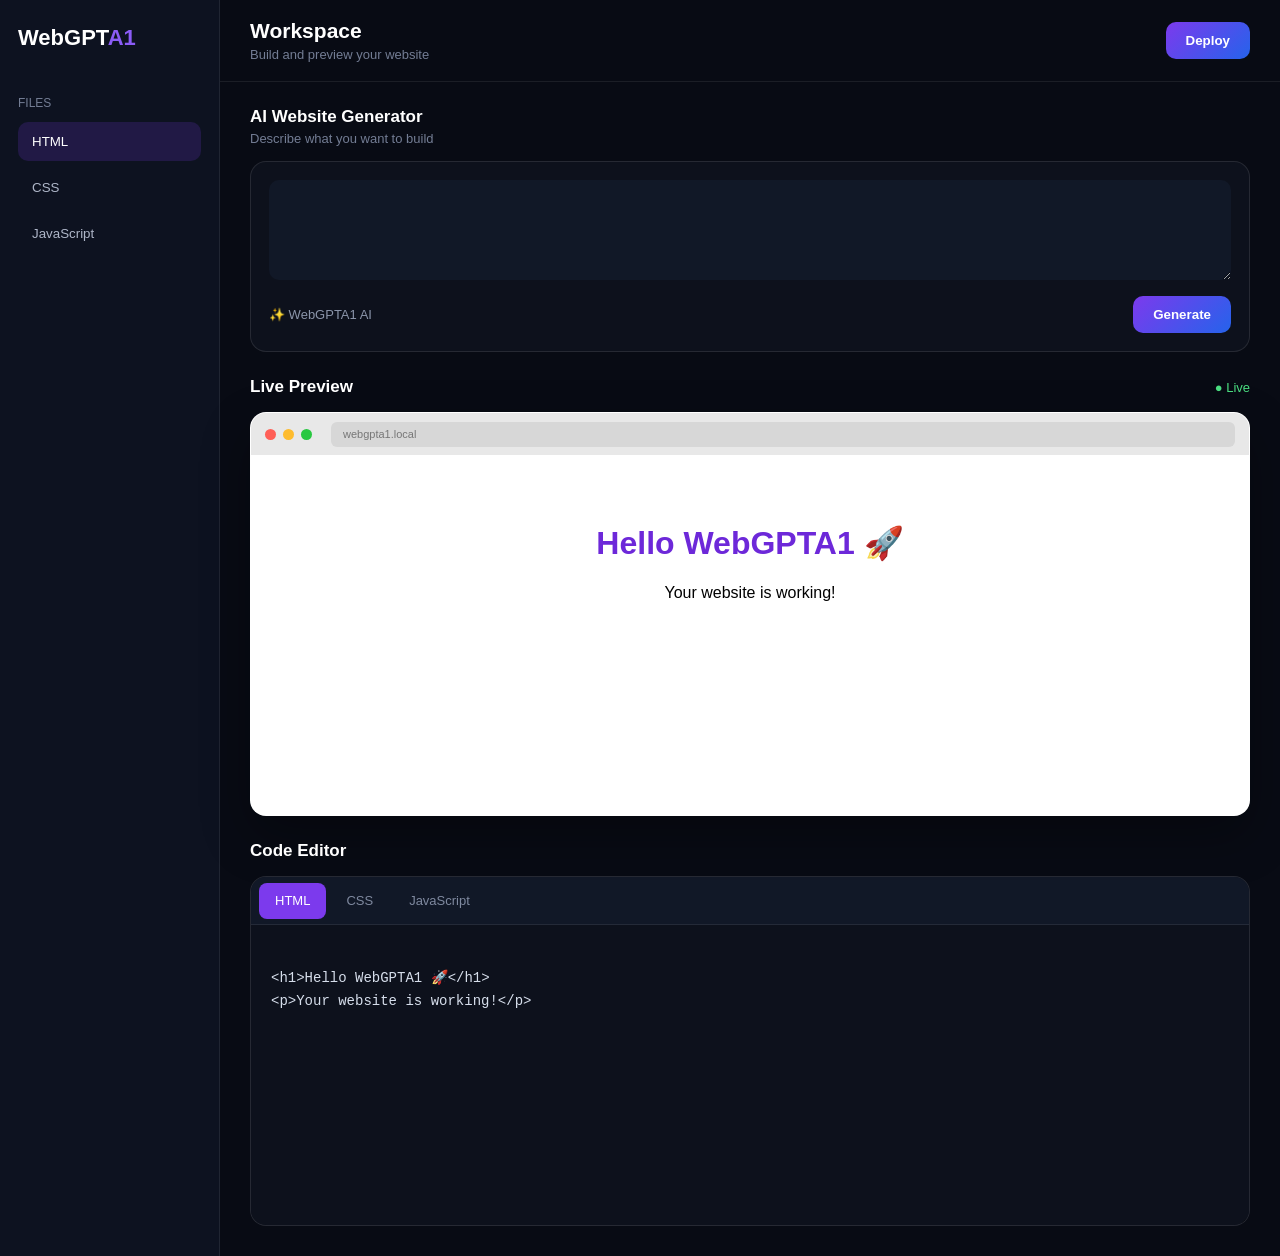
==== workspace.html @ acf8bef6 "Add files via upload" ====
<!DOCTYPE html>
<html lang="en">

<head>
    <meta charset="UTF-8">
    <meta name="viewport" content="width=device-width, initial-scale=1.0">

    <title>WebGPTA1 Workspace</title>

    <link rel="stylesheet" href="workspace.css">
</head>

<body>

    <div class="workspace">

        <!-- Sidebar -->
        <aside class="sidebar">

            <div class="logo">
                WebGPT<span>A1</span>
            </div>

            <div class="sidebar-title">
                Files
            </div>

            <button class="file active">
                HTML
            </button>

            <button class="file">
                CSS
            </button>

            <button class="file">
                JavaScript
            </button>

        </aside>


        <!-- Main -->
        <main class="main">

            <!-- Top bar -->
            <header class="topbar">

                <div>
                    <h1>Workspace</h1>
                    <p>Build and preview your website</p>
                </div>

                <button class="deploy-btn">
                    Deploy
                </button>

            </header>
          <!-- AI Generator -->

<section class="ai-section">

    <div class="section-header">
        <div>
            <h2>AI Website Generator</h2>
            <p>Describe what you want to build</p>
        </div>
    </div>

    <div class="ai-box">

        <textarea
            id="aiPrompt"
            placeholder="Example: Create a modern portfolio website for a photographer...">
        </textarea>

        <div class="ai-footer">

            <span>✨ WebGPTA1 AI</span>

            <button id="generateBtn">
                Generate
            </button>

        </div>

    </div>

</section>


            <!-- Preview -->
            <section class="preview-section">

                <div class="section-header">
                    <h2>Live Preview</h2>

                    <span class="status">
                        ● Live
                    </span>
                </div>

                <div class="preview-window">

                    <div class="browser-bar">

                        <span class="dot red"></span>
                        <span class="dot yellow"></span>
                        <span class="dot green"></span>

                        <div class="address-bar">
                            webgpta1.local
                        </div>

                    </div>

                    <iframe id="preview"></iframe>

                </div>

            </section>


            <!-- Editor -->
            <section class="editor-section">

                <div class="section-header">
                    <h2>Code Editor</h2>
                </div>

                <div class="editor">

    <div class="editor-tabs">

        <button class="editor-tab active" data-language="html">
            HTML
        </button>

        <button class="editor-tab" data-language="css">
            CSS
        </button>

        <button class="editor-tab" data-language="js">
            JavaScript
        </button>

    </div>

    <textarea
        id="codeEditor"
        spellcheck="false"
        placeholder="Write your HTML here..."></textarea>

                </div>
            </section>

        </main>

    </div>


    <script src="workspace.js"></script>

</body>

</html>
---- workspace.css ----
* {
    margin: 0;
    padding: 0;
    box-sizing: border-box;
}

body {
    font-family: Arial, sans-serif;
    background: #080b14;
    color: white;
}

.workspace {
    min-height: 100vh;
    display: flex;
}

/* Sidebar */

.sidebar {
    width: 220px;
    flex-shrink: 0;
    padding: 25px 18px;
    background: #0d1220;
    border-right: 1px solid rgba(255,255,255,.08);
}

.logo {
    font-size: 22px;
    font-weight: 700;
    margin-bottom: 45px;
}

.logo span {
    color: #8b5cf6;
}

.sidebar-title {
    color: #737d94;
    font-size: 12px;
    text-transform: uppercase;
    margin-bottom: 12px;
}

.file {
    width: 100%;
    padding: 12px 14px;
    margin-bottom: 7px;

    border: none;
    border-radius: 10px;

    background: transparent;
    color: #aeb6c8;

    text-align: left;
    cursor: pointer;
}

.file:hover,
.file.active {
    background: rgba(124,58,237,.18);
    color: white;
}

/* Main */

.main {
    flex: 1;
    min-width: 0;
}

/* Topbar */

.topbar {
    height: 82px;
    padding: 0 30px;

    display: flex;
    align-items: center;
    justify-content: space-between;

    border-bottom: 1px solid rgba(255,255,255,.08);
}

.topbar h1 {
    font-size: 21px;
}

.topbar p {
    margin-top: 4px;
    color: #737d94;
    font-size: 13px;
}

.deploy-btn {
    padding: 11px 20px;

    border: none;
    border-radius: 10px;

    background: linear-gradient(135deg,#7c3aed,#2563eb);
    color: white;

    font-weight: 600;
    cursor: pointer;
}

/* Sections */

.preview-section,
.editor-section {
    padding: 25px 30px 0;
}

.section-header {
    display: flex;
    align-items: center;
    justify-content: space-between;

    margin-bottom: 15px;
}

.section-header h2 {
    font-size: 17px;
}

.status {
    color: #4ade80;
    font-size: 13px;
}

/* Preview */

.preview-window {
    overflow: hidden;

    border: 1px solid rgba(255,255,255,.1);
    border-radius: 16px;

    background: white;

    box-shadow: 0 20px 50px rgba(0,0,0,.3);
}

.browser-bar {
    height: 42px;

    display: flex;
    align-items: center;
    gap: 7px;

    padding: 0 14px;

    background: #e8e8e8;
}

.dot {
    width: 11px;
    height: 11px;
    border-radius: 50%;
}

.red {
    background: #ff5f57;
}

.yellow {
    background: #febc2e;
}

.green {
    background: #28c840;
}

.address-bar {
    margin-left: 12px;
    flex: 1;

    height: 25px;

    display: flex;
    align-items: center;

    padding: 0 12px;

    border-radius: 6px;

    background: #d7d7d7;
    color: #777;

    font-size: 11px;
}

#preview {
    display: block;

    width: 100%;
    height: 360px;

    border: none;
    background: white;
}

/* Editor */

.editor-section {
    padding-bottom: 30px;
}

.editor {
    overflow: hidden;

    min-height: 300px;

    border: 1px solid rgba(255,255,255,.1);
    border-radius: 16px;

    background: #0d111c;
}

#codeEditor {
    display: block;

    width: 100%;
    min-height: 300px;

    padding: 20px;

    resize: vertical;

    border: none;
    outline: none;

    background: #0d111c;
    color: #d6deeb;

    font-family: monospace;
    font-size: 14px;
    line-height: 1.6;
}

/* Mobile */

@media (max-width: 700px) {

    .workspace {
        display: block;
    }

    .sidebar {
        width: 100%;
        padding: 15px;
        border-right: none;
        border-bottom: 1px solid rgba(255,255,255,.08);
    }

    .logo {
        margin-bottom: 15px;
    }

    .sidebar-title {
        display: none;
    }

    .file {
        width: auto;
        margin-right: 5px;
    }

    .topbar {
        padding: 0 18px;
    }

    .preview-section,
    .editor-section {
        padding-left: 15px;
        padding-right: 15px;
    }

    #preview {
        height: 300px;
    }
}
/* Editor Tabs */

.editor-tabs {
    height: 48px;
    display: flex;
    align-items: center;
    gap: 4px;
    padding: 0 8px;

    background: #111827;
    border-bottom: 1px solid rgba(255,255,255,.08);
}

.editor-tab {
    height: 36px;
    padding: 0 16px;

    border: none;
    border-radius: 8px;

    background: transparent;
    color: #7f899f;

    font-size: 13px;
    cursor: pointer;
}

.editor-tab:hover {
    color: white;
    background: rgba(255,255,255,.06);
}

.editor-tab.active {
    color: white;
    background: #7c3aed;
}
/* AI Generator */

.ai-section {
    padding: 25px 30px 0;
}

.section-header p {
    margin-top: 4px;
    color: #737d94;
    font-size: 13px;
}

.ai-box {
    padding: 18px;

    border: 1px solid rgba(255,255,255,.1);
    border-radius: 16px;

    background: #0d111c;
}

#aiPrompt {
    width: 100%;
    height: 100px;

    padding: 15px;

    resize: vertical;

    border: none;
    outline: none;
    border-radius: 10px;

    background: #111827;
    color: white;

    font-family: inherit;
    font-size: 14px;
}

#aiPrompt::placeholder {
    color: #687187;
}

.ai-footer {
    margin-top: 12px;

    display: flex;
    align-items: center;
    justify-content: space-between;
}

.ai-footer span {
    color: #8b95aa;
    font-size: 13px;
}

#generateBtn {
    padding: 11px 20px;

    border: none;
    border-radius: 10px;

    background: linear-gradient(135deg, #7c3aed, #2563eb);

    color: white;
    font-weight: 600;

    cursor: pointer;
}

#generateBtn:hover {
    transform: translateY(-1px);
}
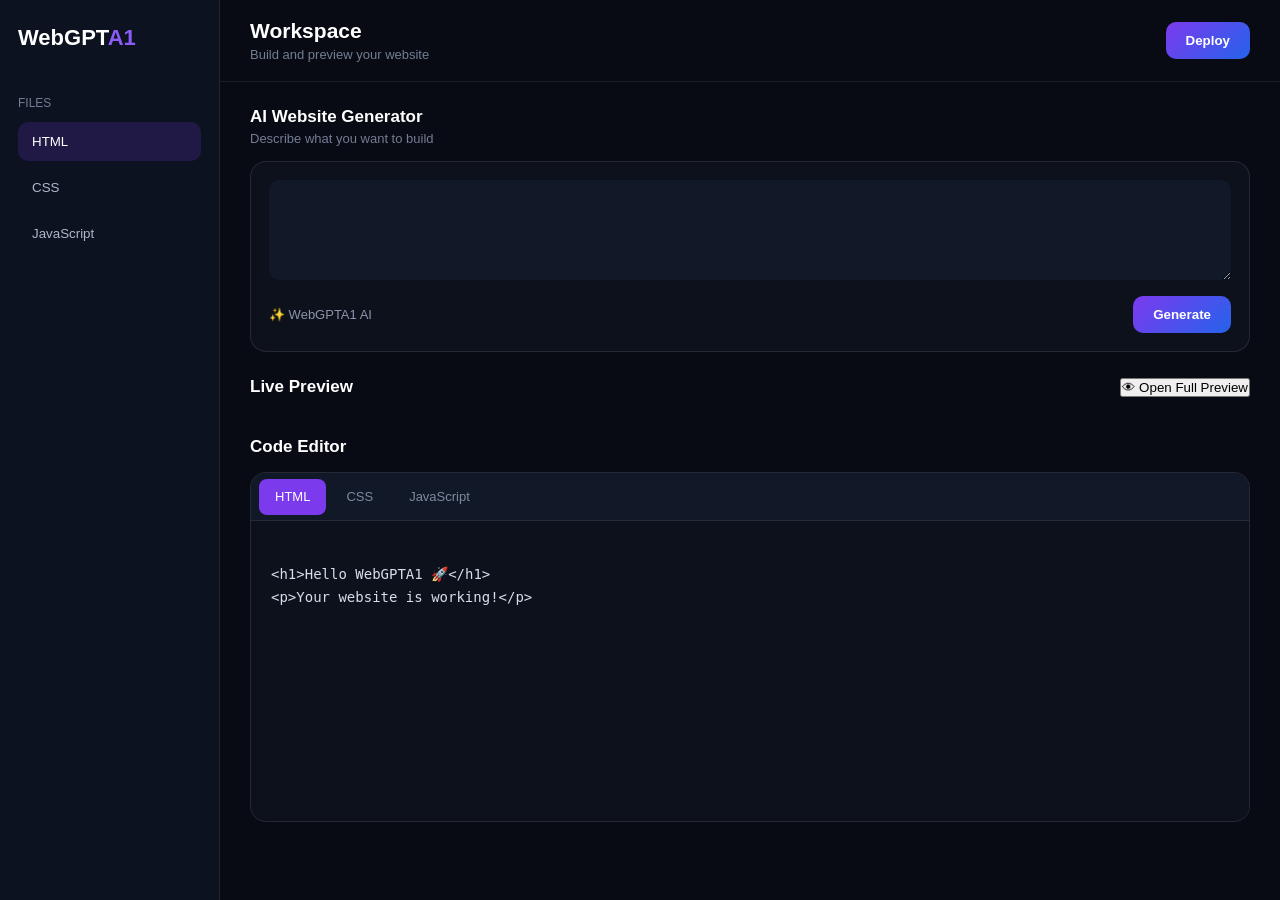
==== commit 2d948de8: "Update workspace.html" ====
--- a/workspace.html
+++ b/workspace.html
@@ -92,31 +92,13 @@
             <!-- Preview -->
             <section class="preview-section">
 
-                <div class="section-header">
-                    <h2>Live Preview</h2>
+    <div class="section-header">
+        <h2>Live Preview</h2>
 
-                    <span class="status">
-                        ● Live
-                    </span>
-                </div>
-
-                <div class="preview-window">
-
-                    <div class="browser-bar">
-
-                        <span class="dot red"></span>
-                        <span class="dot yellow"></span>
-                        <span class="dot green"></span>
-
-                        <div class="address-bar">
-                            webgpta1.local
-                        </div>
-
-                    </div>
-
-                    <iframe id="preview"></iframe>
-
-                </div>
+        <button class="preview-btn" id="openPreviewBtn">
+            👁 Open Full Preview
+        </button>
+    </div>
 
             </section>
 
@@ -163,4 +145,4 @@
 
 </body>
 
-</html>+</html>
